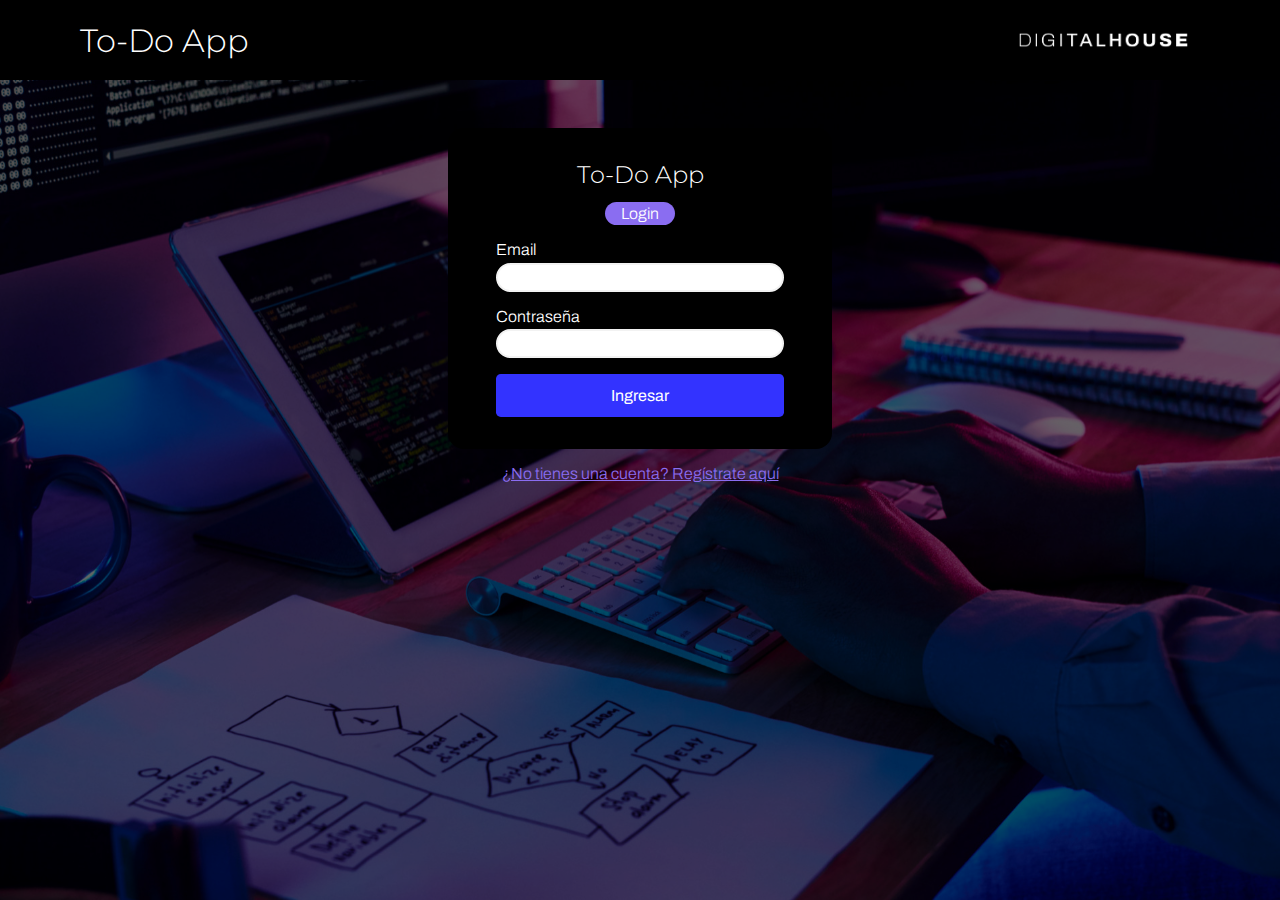
==== ToDo-App/index.html @ 91a98090 "subiendo carpeta todo-app" ====
<!DOCTYPE html>
<html lang="es">

<head>
  <meta charset="UTF-8">
  <meta http-equiv="X-UA-Compatible" content="IE=edge">
  <meta name="viewport" content="width=device-width, initial-scale=1.0">
  <title>ToDo App</title>
  <link rel="icon" type="image/x-icon" href="./assets/DH_Logo_Black.png">
  <meta name="description" content="Digital House CTD | Proyecto integrador | FRONTEND II"/>


  <!-- ---------------- estilos compartidos de login y signup ---------------- -->
  <link rel="stylesheet" href="./css/loginSignupStyles.css">

  <!-- ---------------------- logica aplicada en login ----------------------- -->
  <script src="./scripts/utils.js"></script>
  <script src="./scripts/login.js"></script>

</head>

<body>

  <header class="container">
    <nav>
      <h1>To-Do App</h1>
      <img src="./assets/DigitalHouse_Logo_White.png" alt="logo DH">
    </nav>
  </header>

  <div class="container">
    <form>
      <div class="form-header">
        <h2>To-Do App</h2>
        <p class="rounded">Login</p>
      </div>

      <label>Email</label>
      <input id="inputEmail" type="text">
      <label>Contraseña</label>
      <input id="inputPassword" type="password">

      <button type="submit">Ingresar</button>

    </form>

    <div class="ingresarA">
      <a href="signup.html">¿No tienes una cuenta? Regístrate aquí</a>
    </div>

  </div>

</body>

</html>
---- ToDo-App/css/loginSignupStyles.css ----
@import url('./globalStyles.css');

body {
    background-image: url('../assets/wallpaper1.jpg');
    background-repeat: no-repeat;
    background-position: center;
    background-size: cover;
    /* capa sobre fondo */
    box-shadow: inset 0 0 0 1000px rgba(0, 0, 0, .6);

}

header {
    background-color: var(--negro);
    height: 5rem;
    margin-bottom: 3rem;
}

nav {
    padding: 1rem;
    height: 100%;
    display: flex;
    justify-content: space-between;
    align-items: center;
}

nav h1 span {
    font-weight: 300;
    font-size: 1rem;
    color: var(--lila);
}
nav img {
    display: block;
    height: 80%;
}

.container {
    padding: 0 5%;
}

form {
    background-color: var(--negro);
    max-width: 24rem;
    margin: 0 auto;
    padding: 2rem 3rem;
    border-radius: 1rem;
    display: flex;
    flex-direction: column;
}


.form-header {
    display: flex;
    flex-direction: column;
    align-items: center;
    margin-bottom: 1rem;
}

.form-header h2 {
    margin-bottom: .8rem;
}

.form-header p {
    background-color: var(--lila);
    padding: .2rem 1rem;
}

form label {
    margin-bottom: .3rem;
}

form input {
    border-radius: 100vh;
    margin-bottom: 1rem;
    padding: .3rem 1rem;
    border: 2px solid var(--app-grey);
}

form input:focus {
    outline: none;
    border: 2px solid var(--lila);
}

form button{
    background-color: var(--azul);
    color: white;
    padding: .8rem 0;
    border-radius: .3rem;
    font-size: 1rem;
    font-weight: 400;
}
form button:hover{
    background-color: var(--azul-hover);
}

.ingresarA {
    padding: 1rem 0;
    text-align: center;
}

.ingresarA a {
    color: var(--lila);
}
.ingresarA a:hover{
    color: var(--azul);
}
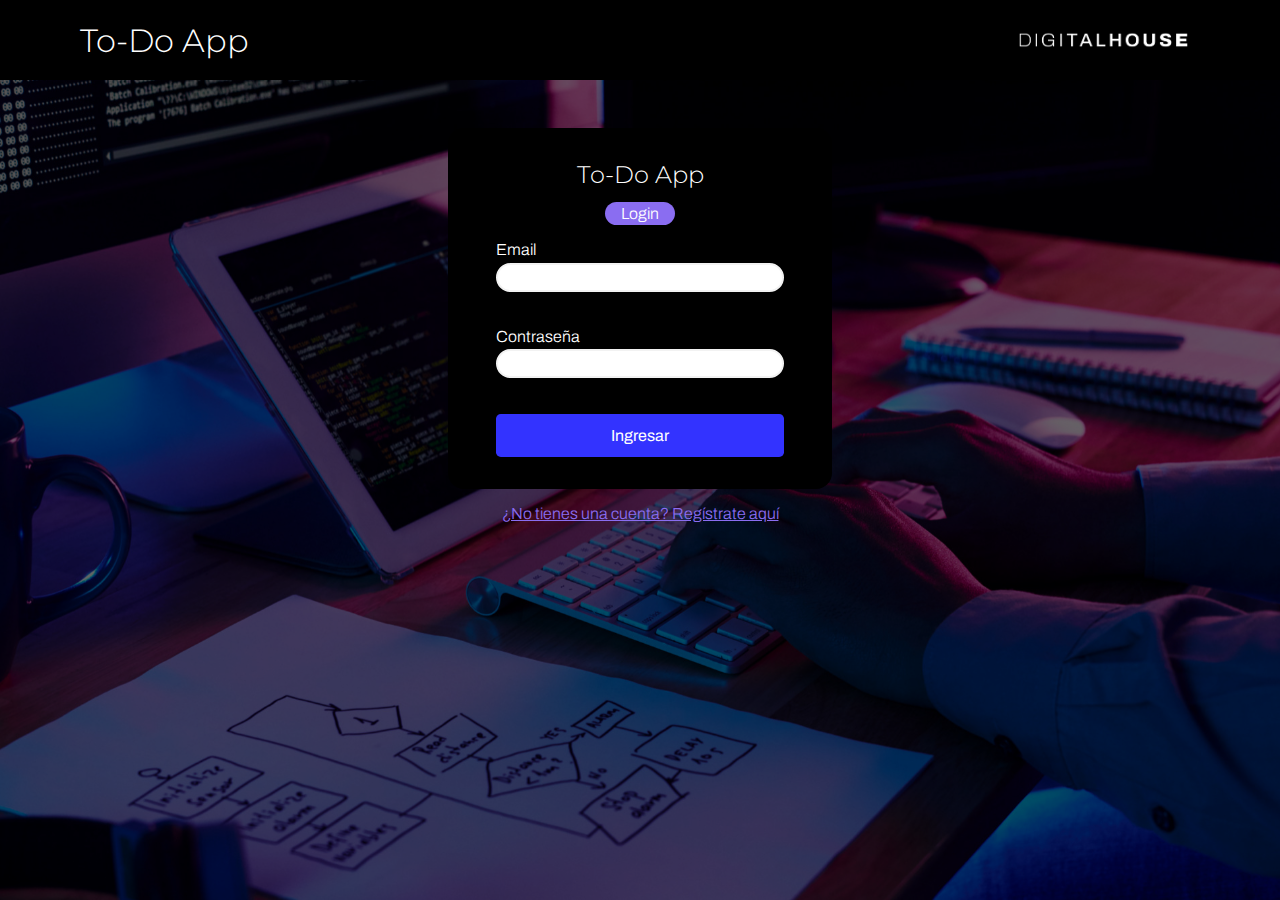
==== commit 809c2ae6: "actualización avances en clases y validaciones extra propias en signup (nombre,apellido,contrasenia " ====
--- a/ToDo-App/index.html
+++ b/ToDo-App/index.html
@@ -1,55 +1,53 @@
 <!DOCTYPE html>
 <html lang="es">
+  <head>
+    <meta charset="UTF-8" />
+    <meta http-equiv="X-UA-Compatible" content="IE=edge" />
+    <meta name="viewport" content="width=device-width, initial-scale=1.0" />
+    <title>ToDo App</title>
+    <link rel="icon" type="image/x-icon" href="./assets/DH_Logo_Black.png" />
+    <meta
+      name="description"
+      content="Digital House CTD | Proyecto integrador | FRONTEND II"
+    />
 
-<head>
-  <meta charset="UTF-8">
-  <meta http-equiv="X-UA-Compatible" content="IE=edge">
-  <meta name="viewport" content="width=device-width, initial-scale=1.0">
-  <title>ToDo App</title>
-  <link rel="icon" type="image/x-icon" href="./assets/DH_Logo_Black.png">
-  <meta name="description" content="Digital House CTD | Proyecto integrador | FRONTEND II"/>
+    <!-- ---------------- estilos compartidos de login y signup ---------------- -->
+    <link rel="stylesheet" href="./css/loginSignupStyles.css" />
 
+    <!-- ---------------------- logica aplicada en login ----------------------- -->
+    <script src="./scripts/utils.js"></script>
+    <script src="./scripts/login.js"></script>
+  </head>
 
-  <!-- ---------------- estilos compartidos de login y signup ---------------- -->
-  <link rel="stylesheet" href="./css/loginSignupStyles.css">
+  <body>
+    <header class="container">
+      <nav>
+        <h1>To-Do App</h1>
+        <img src="./assets/DigitalHouse_Logo_White.png" alt="logo DH" />
+      </nav>
+    </header>
 
-  <!-- ---------------------- logica aplicada en login ----------------------- -->
-  <script src="./scripts/utils.js"></script>
-  <script src="./scripts/login.js"></script>
+    <div class="container">
+      <form>
+        <div class="form-header">
+          <h2>To-Do App</h2>
+          <p class="rounded">Login</p>
+        </div>
 
-</head>
+        <label for="inputEmail">Email</label>
+        <input id="inputEmail" type="text" name="Correo" />
+        <span></span>
 
-<body>
+        <label for="inputPassword">Contraseña</label>
+        <input id="inputPassword" type="password" name="Contraseña" />
+        <span></span>
 
-  <header class="container">
-    <nav>
-      <h1>To-Do App</h1>
-      <img src="./assets/DigitalHouse_Logo_White.png" alt="logo DH">
-    </nav>
-  </header>
+        <button type="submit">Ingresar</button>
+      </form>
 
-  <div class="container">
-    <form>
-      <div class="form-header">
-        <h2>To-Do App</h2>
-        <p class="rounded">Login</p>
+      <div class="ingresarA">
+        <a href="signup.html">¿No tienes una cuenta? Regístrate aquí</a>
       </div>
-
-      <label>Email</label>
-      <input id="inputEmail" type="text">
-      <label>Contraseña</label>
-      <input id="inputPassword" type="password">
-
-      <button type="submit">Ingresar</button>
-
-    </form>
-
-    <div class="ingresarA">
-      <a href="signup.html">¿No tienes una cuenta? Regístrate aquí</a>
     </div>
-
-  </div>
-
-</body>
-
-</html>+  </body>
+</html>
--- a/ToDo-App/css/loginSignupStyles.css
+++ b/ToDo-App/css/loginSignupStyles.css
@@ -103,4 +103,19 @@
 }
 .ingresarA a:hover{
     color: var(--azul);
+}
+/* Estilos para ver la validación */
+form span {
+    padding-bottom: 20px;
+    text-align: center;
+}
+
+.invalid {
+    border: solid 2px red;
+    box-shadow: 0 0 10px red;
+}
+
+.error {
+    color: red;
+    display: block;
 }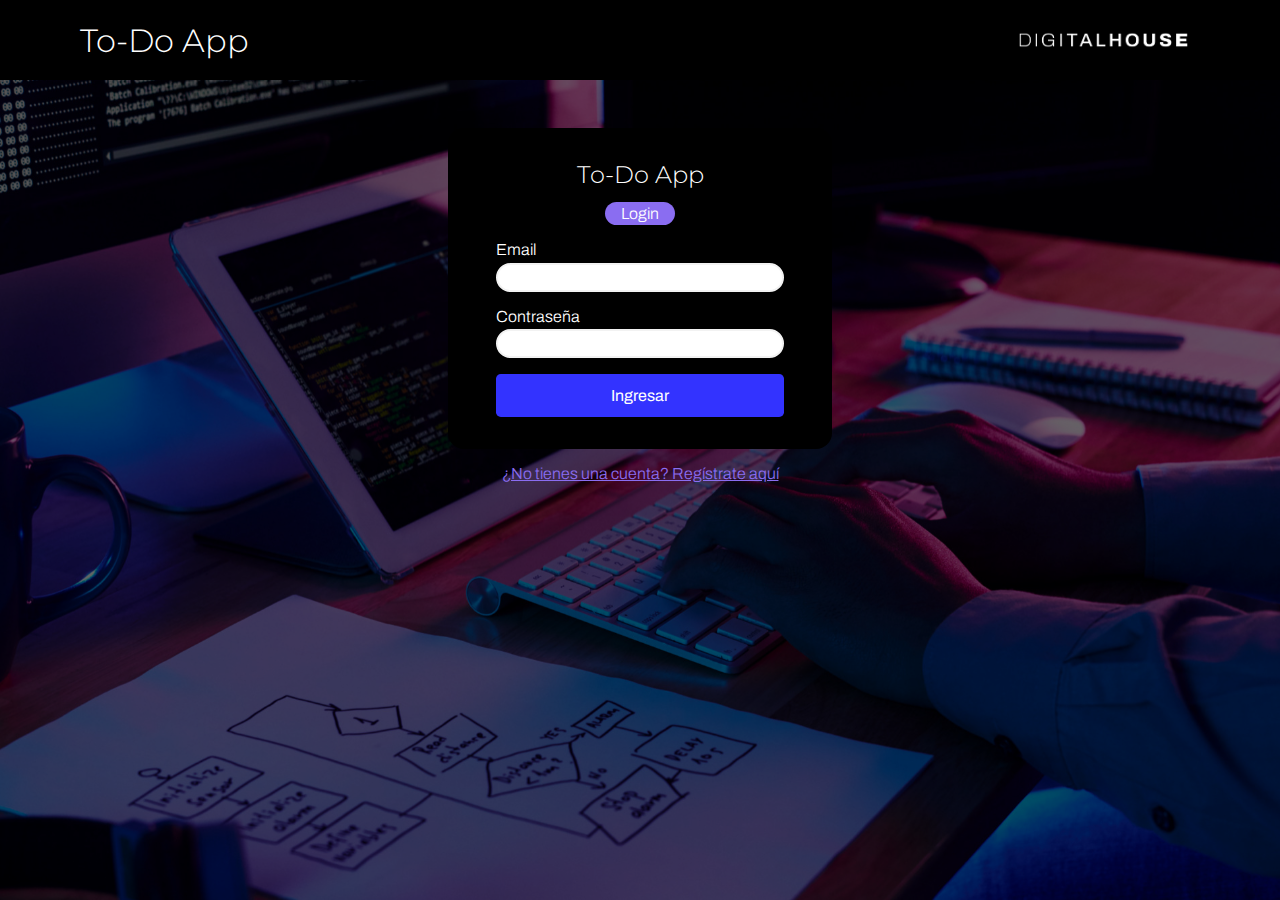
==== commit 5a1ac4ef: "LOGIN con MATCH-USER, vacio y errores 400, 404 y 500" ====
--- a/ToDo-App/index.html
+++ b/ToDo-App/index.html
@@ -1,53 +1,56 @@
 <!DOCTYPE html>
 <html lang="es">
-  <head>
-    <meta charset="UTF-8" />
-    <meta http-equiv="X-UA-Compatible" content="IE=edge" />
-    <meta name="viewport" content="width=device-width, initial-scale=1.0" />
-    <title>ToDo App</title>
-    <link rel="icon" type="image/x-icon" href="./assets/DH_Logo_Black.png" />
-    <meta
-      name="description"
-      content="Digital House CTD | Proyecto integrador | FRONTEND II"
-    />
 
-    <!-- ---------------- estilos compartidos de login y signup ---------------- -->
-    <link rel="stylesheet" href="./css/loginSignupStyles.css" />
+<head>
+  <meta charset="UTF-8">
+  <meta http-equiv="X-UA-Compatible" content="IE=edge">
+  <meta name="viewport" content="width=device-width, initial-scale=1.0">
+  <title>ToDo App</title>
+  <link rel="icon" type="image/x-icon" href="./assets/DH_Logo_Black.png">
+  <meta name="description" content="Digital House CTD | Proyecto integrador | FRONTEND II"/>
 
-    <!-- ---------------------- logica aplicada en login ----------------------- -->
-    <script src="./scripts/utils.js"></script>
-    <script src="./scripts/login.js"></script>
-  </head>
 
-  <body>
-    <header class="container">
-      <nav>
-        <h1>To-Do App</h1>
-        <img src="./assets/DigitalHouse_Logo_White.png" alt="logo DH" />
-      </nav>
-    </header>
+  <!-- ---------------- estilos compartidos de login y signup ---------------- -->
+  <link rel="stylesheet" href="./css/loginSignupStyles.css">
 
-    <div class="container">
-      <form>
-        <div class="form-header">
-          <h2>To-Do App</h2>
-          <p class="rounded">Login</p>
-        </div>
+  <!-- ---------------------- logica aplicada en login ----------------------- -->
+  <!--script src="./scripts/utils.js"></script -->
+  <script src="./scripts/login.js"></script>
+  <!-- script src="./scripts/POST.js"></script -->
 
-        <label for="inputEmail">Email</label>
-        <input id="inputEmail" type="text" name="Correo" />
-        <span></span>
+</head>
 
-        <label for="inputPassword">Contraseña</label>
-        <input id="inputPassword" type="password" name="Contraseña" />
-        <span></span>
+<body>
 
-        <button type="submit">Ingresar</button>
-      </form>
+  <header class="container">
+    <nav>
+      <h1>To-Do App</h1>
+      <img src="./assets/DigitalHouse_Logo_White.png" alt="logo DH">
+    </nav>
+  </header>
 
-      <div class="ingresarA">
-        <a href="signup.html">¿No tienes una cuenta? Regístrate aquí</a>
+  <div class="container">
+    <form>
+      <div class="form-header">
+        <h2>To-Do App</h2>
+        <p class="rounded">Login</p>
       </div>
+
+      <label>Email</label>
+      <input id="inputEmail" type="text">
+      <label>Contraseña</label>
+      <input id="inputPassword" type="password">
+
+      <button type="submit">Ingresar</button>
+
+    </form>
+
+    <div class="ingresarA">
+      <a href="signup.html">¿No tienes una cuenta? Regístrate aquí</a>
     </div>
-  </body>
-</html>
+
+  </div>
+
+</body>
+
+</html>